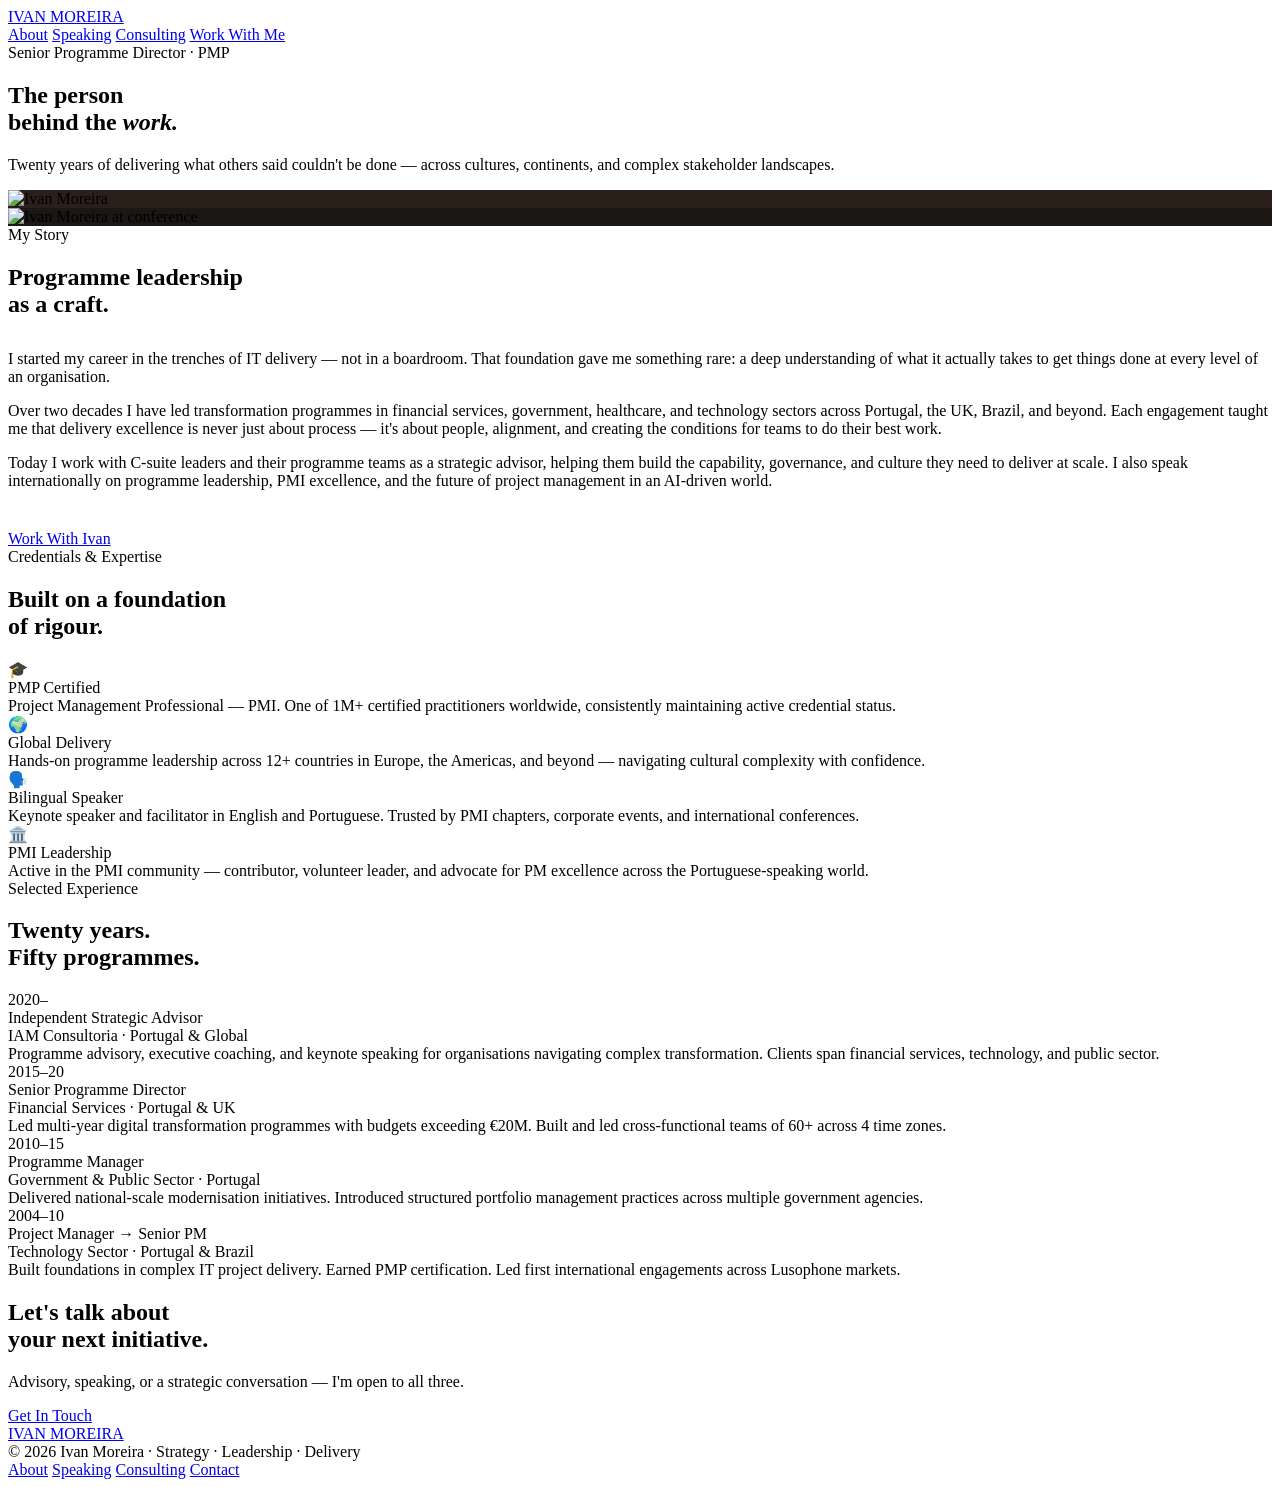
==== about.html @ d4373601 "Add About page HTML structure This file contains the HTML structure for the About page, including se" ====
<!DOCTYPE html>
<html lang="en">
<head>
  <meta charset="UTF-8">
  <meta name="viewport" content="width=device-width, initial-scale=1.0">
  <title>About · Ivan Moreira</title>
  <meta name="description" content="Senior Programme Director with 20+ years delivering complex initiatives across 12+ countries. PMP certified, bilingual speaker, and strategic advisor.">
  <link rel="stylesheet" href="assets/css/style.css">
</head>
<body>

<!-- NAV -->
<nav>
  <a href="index.html" class="nav-logo">IVAN MOREIRA</a>
  <div class="nav-hamburger"><span></span><span></span><span></span></div>
  <div class="nav-links">
    <a href="about.html">About</a>
    <a href="speaking.html">Speaking</a>
    <a href="consulting.html">Consulting</a>
    <a href="contact.html" class="nav-cta">Work With Me</a>
  </div>
</nav>

<!-- PAGE HERO -->
<section class="page-hero">
  <div class="page-hero-left">
    <div class="eyebrow">Senior Programme Director · PMP</div>
    <h2 class="page-title">The person<br>behind the <em>work.</em></h2>
    <p>Twenty years of delivering what others said couldn't be done — across cultures, continents, and complex stakeholder landscapes.</p>
  </div>
  <div class="page-hero-right">
    <img src="assets/images/headshot.png" alt="Ivan Moreira" onerror="this.parentElement.style.background='#2a2019'">
  </div>
</section>

<!-- BIO -->
<section class="about-bio">
  <div class="about-photo">
    <img src="assets/images/panel.jpg" alt="Ivan Moreira at conference" onerror="this.parentElement.style.background='#1A1714'">
  </div>
  <div class="about-text fade-in">
    <div class="section-label">My Story</div>
    <h2 class="section-title" style="margin-bottom:32px">Programme leadership<br>as a <em style="font-style:normal;color:var(--terra)">craft.</em></h2>
    <p>
      I started my career in the trenches of IT delivery — not in a boardroom. That foundation gave me something rare: a deep understanding of what it actually takes to get things done at every level of an organisation.
    </p>
    <p>
      Over two decades I have led transformation programmes in financial services, government, healthcare, and technology sectors across Portugal, the UK, Brazil, and beyond. Each engagement taught me that delivery excellence is never just about process — it's about people, alignment, and creating the conditions for teams to do their best work.
    </p>
    <p>
      Today I work with C-suite leaders and their programme teams as a strategic advisor, helping them build the capability, governance, and culture they need to deliver at scale. I also speak internationally on programme leadership, PMI excellence, and the future of project management in an AI-driven world.
    </p>
    <div style="margin-top:40px">
      <a href="contact.html" class="btn-primary">Work With Ivan</a>
    </div>
  </div>
</section>

<!-- CREDENTIALS -->
<section class="credentials">
  <div class="section-label">Credentials & Expertise</div>
  <h2 class="section-title">Built on a foundation<br>of rigour.</h2>
  <div class="credentials-grid">
    <div class="cred-card fade-in">
      <div class="cred-icon">🎓</div>
      <div class="cred-title">PMP Certified</div>
      <div class="cred-body">Project Management Professional — PMI. One of 1M+ certified practitioners worldwide, consistently maintaining active credential status.</div>
    </div>
    <div class="cred-card fade-in">
      <div class="cred-icon">🌍</div>
      <div class="cred-title">Global Delivery</div>
      <div class="cred-body">Hands-on programme leadership across 12+ countries in Europe, the Americas, and beyond — navigating cultural complexity with confidence.</div>
    </div>
    <div class="cred-card fade-in">
      <div class="cred-icon">🗣️</div>
      <div class="cred-title">Bilingual Speaker</div>
      <div class="cred-body">Keynote speaker and facilitator in English and Portuguese. Trusted by PMI chapters, corporate events, and international conferences.</div>
    </div>
    <div class="cred-card fade-in">
      <div class="cred-icon">🏛️</div>
      <div class="cred-title">PMI Leadership</div>
      <div class="cred-body">Active in the PMI community — contributor, volunteer leader, and advocate for PM excellence across the Portuguese-speaking world.</div>
    </div>
  </div>
</section>

<!-- TIMELINE -->
<section class="timeline">
  <div class="section-label">Selected Experience</div>
  <h2 class="section-title">Twenty years.<br>Fifty programmes.</h2>
  <div class="timeline-grid">
    <div class="timeline-item fade-in">
      <div class="timeline-year">2020–</div>
      <div class="timeline-role">Independent Strategic Advisor</div>
      <div class="timeline-org">IAM Consultoria · Portugal & Global</div>
      <div class="timeline-desc">Programme advisory, executive coaching, and keynote speaking for organisations navigating complex transformation. Clients span financial services, technology, and public sector.</div>
    </div>
    <div class="timeline-item fade-in">
      <div class="timeline-year">2015–20</div>
      <div class="timeline-role">Senior Programme Director</div>
      <div class="timeline-org">Financial Services · Portugal & UK</div>
      <div class="timeline-desc">Led multi-year digital transformation programmes with budgets exceeding €20M. Built and led cross-functional teams of 60+ across 4 time zones.</div>
    </div>
    <div class="timeline-item fade-in">
      <div class="timeline-year">2010–15</div>
      <div class="timeline-role">Programme Manager</div>
      <div class="timeline-org">Government & Public Sector · Portugal</div>
      <div class="timeline-desc">Delivered national-scale modernisation initiatives. Introduced structured portfolio management practices across multiple government agencies.</div>
    </div>
    <div class="timeline-item fade-in">
      <div class="timeline-year">2004–10</div>
      <div class="timeline-role">Project Manager → Senior PM</div>
      <div class="timeline-org">Technology Sector · Portugal & Brazil</div>
      <div class="timeline-desc">Built foundations in complex IT project delivery. Earned PMP certification. Led first international engagements across Lusophone markets.</div>
    </div>
  </div>
</section>

<!-- CTA -->
<section class="cta-section">
  <h2 class="cta-title fade-in">Let's talk about<br>your next initiative.</h2>
  <p class="cta-body fade-in">Advisory, speaking, or a strategic conversation — I'm open to all three.</p>
  <a href="contact.html" class="btn-white fade-in">Get In Touch</a>
</section>

<!-- FOOTER -->
<footer>
  <a href="index.html" class="logo">IVAN MOREIRA</a>
  <div class="copy">© 2026 Ivan Moreira · Strategy · Leadership · Delivery</div>
  <div class="footer-links">
    <a href="about.html">About</a>
    <a href="speaking.html">Speaking</a>
    <a href="consulting.html">Consulting</a>
    <a href="contact.html">Contact</a>
  </div>
</footer>

<script src="assets/js/main.js"></script>
</body>
</html>
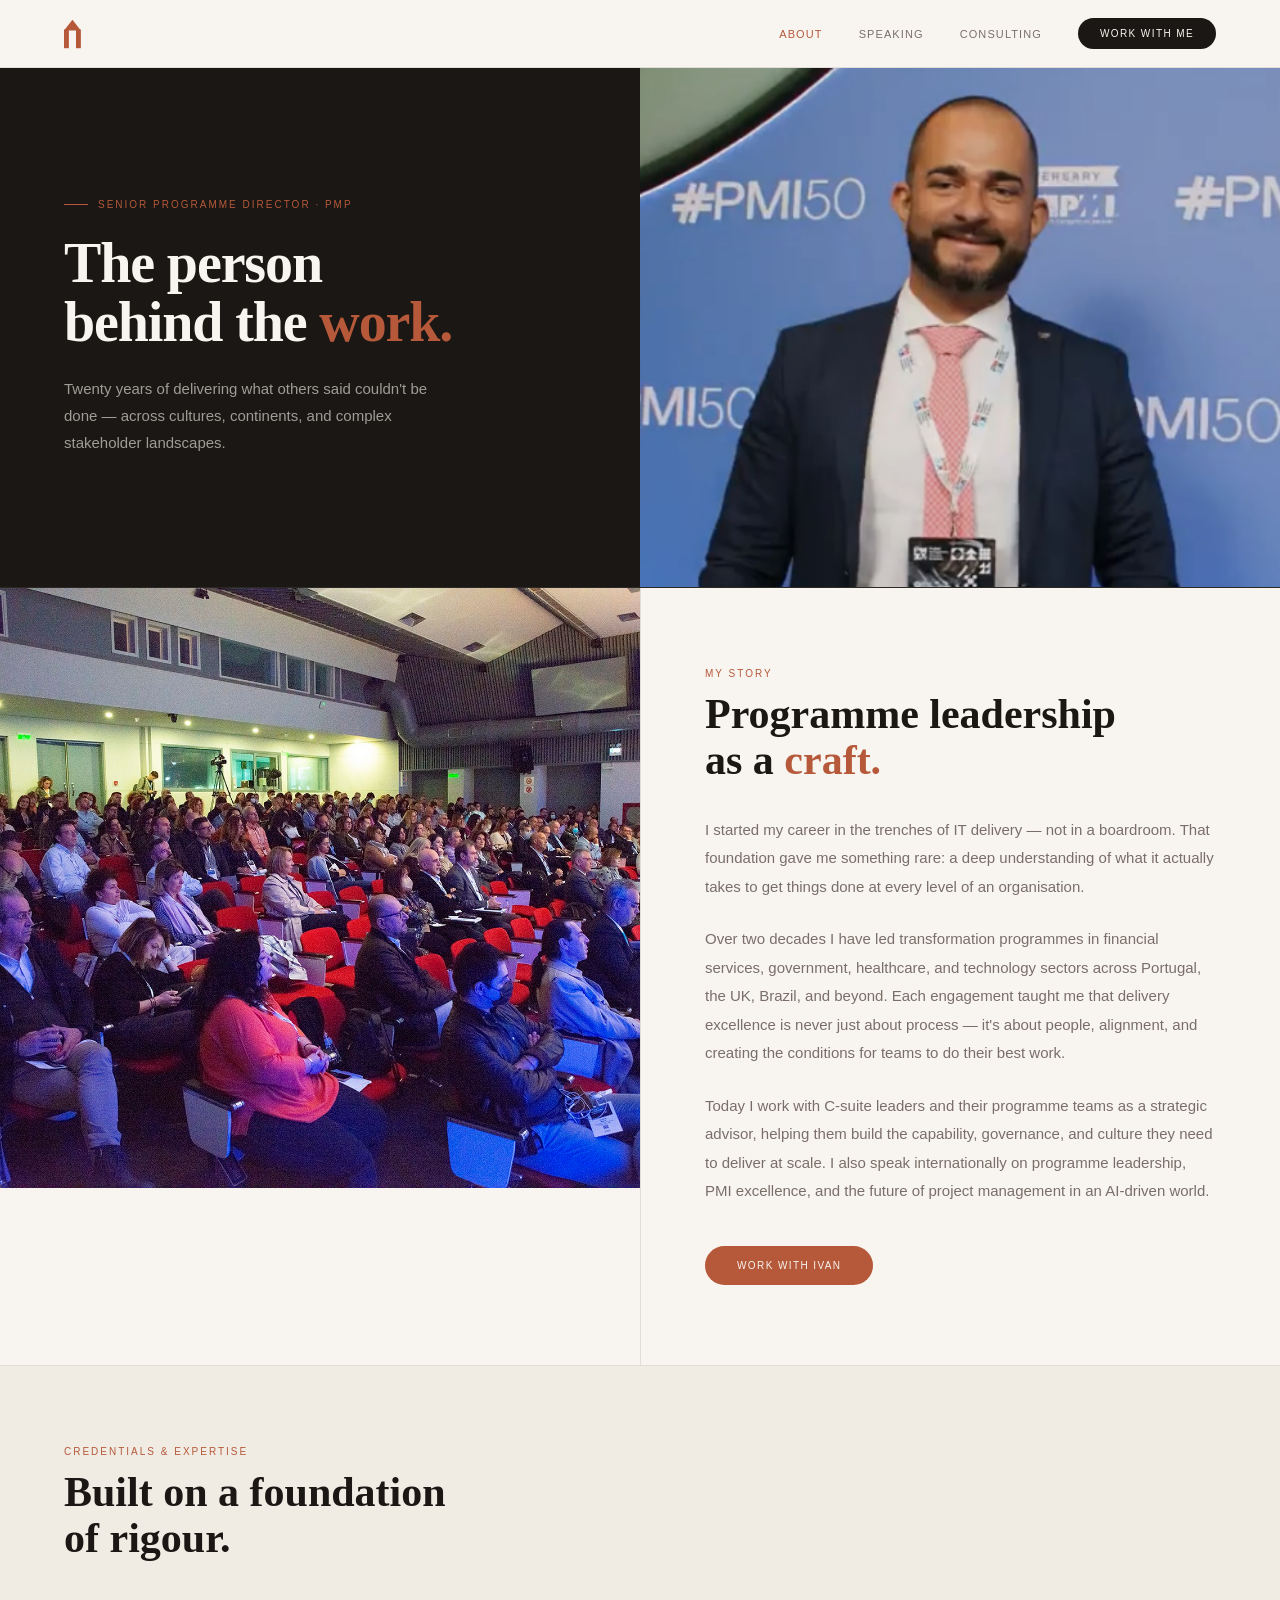
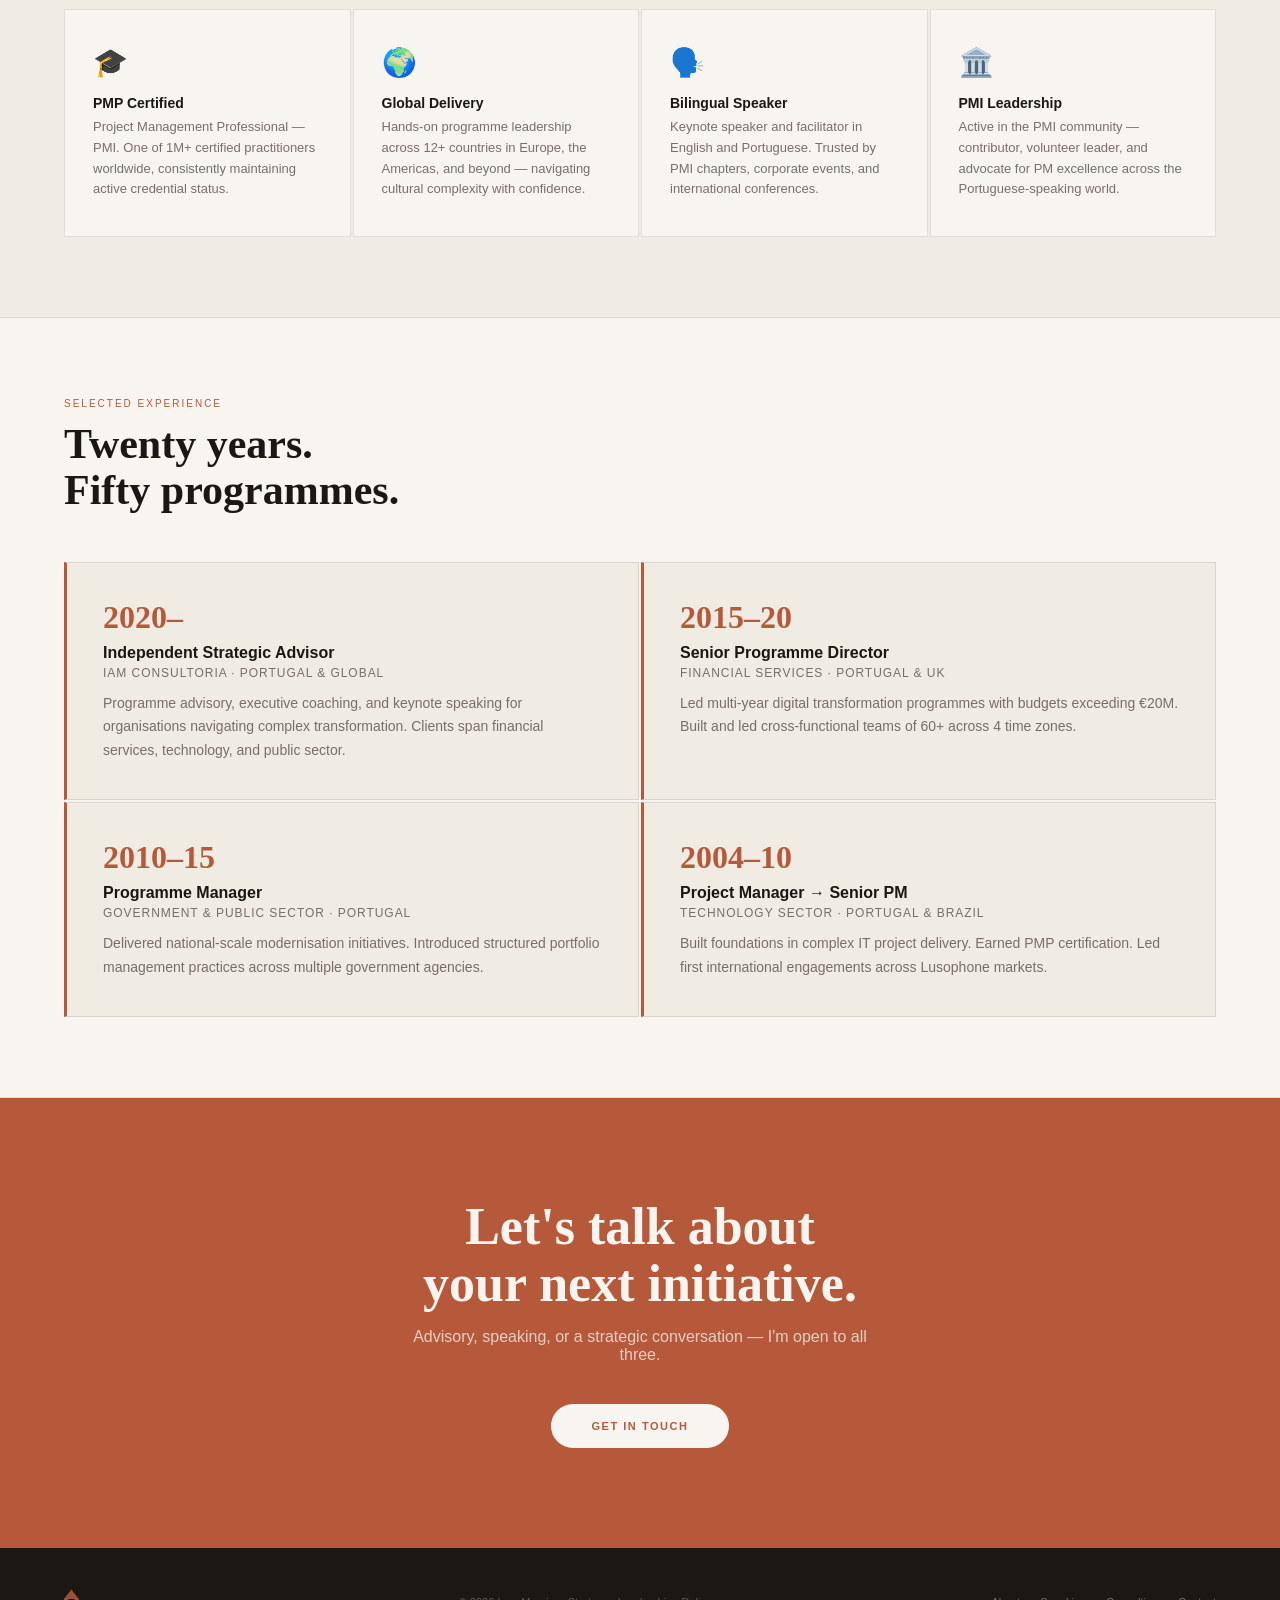
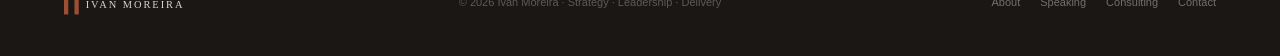
==== commit c4d51d1c: "Add IM pillar-peak logo to nav and footer on all pages" ====
--- a/about.html
+++ b/about.html
@@ -11,7 +11,7 @@
 
 <!-- NAV -->
 <nav>
-  <a href="index.html" class="nav-logo">IVAN MOREIRA</a>
+  <a href="index.html" class="nav-logo"><img src="assets/images/logo.svg" alt="Ivan Moreira" height="32" style="display:block;"></a>
   <div class="nav-hamburger"><span></span><span></span><span></span></div>
   <div class="nav-links">
     <a href="about.html">About</a>
@@ -125,7 +125,7 @@
 
 <!-- FOOTER -->
 <footer>
-  <a href="index.html" class="logo">IVAN MOREIRA</a>
+  <a href="index.html" class="logo"><img src="assets/images/logo.svg" alt="Ivan Moreira" height="28" style="display:block;opacity:.85;"></a>
   <div class="copy">© 2026 Ivan Moreira · Strategy · Leadership · Delivery</div>
   <div class="footer-links">
     <a href="about.html">About</a>
--- a/assets/css/style.css
+++ b/assets/css/style.css
@@ -0,0 +1,424 @@
+/* ââ IVAN MOREIRA Â· M3 TERRACOTTA AUTHORITY ââ */
+*, *::before, *::after { box-sizing: border-box; margin: 0; padding: 0; }
+
+:root {
+  --black:  #1A1714;
+  --terra:  #B5593A;
+  --cream:  #F8F5F0;
+  --cream2: #F0EBE3;
+  --muted:  #7A6E68;
+  --border: rgba(26,23,20,.1);
+}
+
+html { font-size: 16px; scroll-behavior: smooth; }
+body { background: var(--cream); font-family: 'Helvetica Neue', Arial, sans-serif; color: var(--black); overflow-x: hidden; }
+
+/* ââ NAV ââ */
+nav {
+  position: fixed; top: 0; left: 0; right: 0; z-index: 100;
+  background: var(--cream); border-bottom: 1px solid var(--border);
+  display: flex; align-items: center; justify-content: space-between;
+  padding: 0 64px; height: 68px;
+  transition: box-shadow .2s;
+}
+nav.scrolled { box-shadow: 0 2px 20px rgba(26,23,20,.08); }
+.nav-logo { font-size: 12px; font-weight: 700; letter-spacing: .24em; color: var(--black); text-decoration: none; }
+.nav-links { display: flex; gap: 36px; align-items: center; }
+.nav-links a { font-size: 11px; letter-spacing: .1em; color: var(--muted); text-decoration: none; text-transform: uppercase; transition: color .2s; }
+.nav-links a:hover, .nav-links a.active { color: var(--terra); }
+.nav-cta {
+  background: var(--black) !important; color: var(--cream) !important;
+  font-size: 10px !important; letter-spacing: .14em !important;
+  padding: 10px 22px !important; text-transform: uppercase !important;
+  border-radius: 100px; transition: background .2s !important;
+}
+.nav-cta:hover { background: var(--terra) !important; color: var(--cream) !important; }
+.nav-hamburger { display: none; flex-direction: column; gap: 5px; cursor: pointer; padding: 8px; }
+.nav-hamburger span { width: 22px; height: 1.5px; background: var(--black); transition: .3s; }
+
+/* ââ BUTTONS ââ */
+.btn-primary {
+  background: var(--terra); color: var(--cream);
+  font-size: 10px; letter-spacing: .14em; text-transform: uppercase;
+  padding: 14px 32px; text-decoration: none; border-radius: 100px;
+  border: none; cursor: pointer; display: inline-block;
+  transition: background .2s, transform .15s;
+}
+.btn-primary:hover { background: #9a4a2e; transform: translateY(-1px); }
+.btn-secondary {
+  background: transparent; color: var(--black);
+  font-size: 10px; letter-spacing: .14em; text-transform: uppercase;
+  padding: 14px 32px; text-decoration: none;
+  border: 1px solid var(--border); border-radius: 100px;
+  display: inline-block; transition: border-color .2s, transform .15s;
+}
+.btn-secondary:hover { border-color: var(--black); transform: translateY(-1px); }
+.btn-white {
+  background: var(--cream); color: var(--terra);
+  font-size: 11px; letter-spacing: .14em; text-transform: uppercase;
+  padding: 16px 40px; text-decoration: none; font-weight: 600;
+  border-radius: 100px; border: none; cursor: pointer; display: inline-block;
+  transition: background .2s, transform .15s;
+}
+.btn-white:hover { background: #ece6dc; transform: translateY(-1px); }
+
+/* ââ EYEBROW / LABELS ââ */
+.eyebrow {
+  font-size: 10px; letter-spacing: .2em; text-transform: uppercase;
+  color: var(--terra); margin-bottom: 24px;
+  display: flex; align-items: center; gap: 10px;
+}
+.eyebrow::before { content: ''; width: 24px; height: 1px; background: var(--terra); }
+.section-label { font-size: 10px; letter-spacing: .2em; text-transform: uppercase; color: var(--terra); margin-bottom: 12px; }
+
+/* ââ HEADINGS ââ */
+h1 { font-family: Georgia, serif; font-size: 64px; font-weight: 700; line-height: 1.05; letter-spacing: -.02em; color: var(--black); margin-bottom: 24px; }
+h1 em { font-style: normal; color: var(--terra); }
+h2.section-title { font-family: Georgia, serif; font-size: 42px; color: var(--black); line-height: 1.1; }
+h2.page-title { font-family: Georgia, serif; font-size: 56px; font-weight: 700; line-height: 1.05; letter-spacing: -.02em; color: var(--black); margin-bottom: 24px; }
+h2.page-title em { font-style: normal; color: var(--terra); }
+
+/* ââ HERO (HOME) ââ */
+.hero {
+  min-height: 100vh; padding-top: 68px;
+  display: grid; grid-template-columns: 1fr 1fr;
+  border-bottom: 1px solid var(--border);
+}
+.hero-left {
+  padding: 80px 64px; border-right: 1px solid var(--border);
+  display: flex; flex-direction: column; justify-content: center;
+}
+.hero-body { font-size: 15px; line-height: 1.8; color: var(--muted); max-width: 400px; margin-bottom: 40px; }
+.hero-actions { display: flex; gap: 14px; flex-wrap: wrap; }
+
+/* ââ STATS GRID ââ */
+.hero-right { display: grid; grid-template-columns: 1fr 1fr; grid-template-rows: 1fr 1fr; }
+.stat-cell {
+  padding: 56px 48px; border-bottom: 1px solid var(--border); border-right: 1px solid var(--border);
+  display: flex; flex-direction: column; justify-content: flex-end;
+  position: relative; overflow: hidden;
+}
+.stat-cell:nth-child(2n) { border-right: none; }
+.stat-cell:nth-child(3), .stat-cell:nth-child(4) { border-bottom: none; }
+.stat-cell.accent { background: var(--black); }
+.stat-cell.accent-terra { background: var(--terra); }
+.stat-bg-text {
+  position: absolute; top: -10px; right: -10px;
+  font-size: 120px; font-weight: 900; letter-spacing: -.04em;
+  font-family: Georgia, serif; line-height: 1;
+  color: rgba(26,23,20,.04); pointer-events: none; user-select: none;
+}
+.stat-cell.accent .stat-bg-text { color: rgba(248,245,240,.04); }
+.stat-cell.accent-terra .stat-bg-text { color: rgba(248,245,240,.1); }
+.stat-number { font-family: Georgia, serif; font-size: 64px; font-weight: 700; line-height: 1; color: var(--black); margin-bottom: 6px; }
+.stat-cell.accent .stat-number { color: var(--cream); }
+.stat-cell.accent-terra .stat-number { color: var(--cream); }
+.stat-unit { color: var(--terra); }
+.stat-cell.accent .stat-unit { color: rgba(248,245,240,.5); }
+.stat-cell.accent-terra .stat-unit { color: rgba(248,245,240,.6); }
+.stat-label { font-size: 11px; letter-spacing: .12em; text-transform: uppercase; color: var(--muted); }
+.stat-cell.accent .stat-label { color: rgba(248,245,240,.45); }
+.stat-cell.accent-terra .stat-label { color: rgba(248,245,240,.7); }
+
+/* ââ PHOTO STRIP ââ */
+.photo-strip {
+  display: grid; grid-template-columns: 2fr 1fr 1fr;
+  height: 440px; border-bottom: 1px solid var(--border);
+}
+.photo-main, .photo-side {
+  overflow: hidden; position: relative;
+  border-right: 1px solid var(--border);
+}
+.photo-side:last-child { border-right: none; }
+.photo-main img, .photo-side img {
+  width: 100%; height: 100%; object-fit: cover; object-position: top center;
+  filter: grayscale(15%); transition: transform .5s;
+}
+.photo-main:hover img, .photo-side:hover img { transform: scale(1.04); }
+.photo-caption {
+  position: absolute; bottom: 0; left: 0; right: 0;
+  background: linear-gradient(0deg, rgba(26,23,20,.8) 0%, transparent 100%);
+  padding: 20px 20px 16px;
+  font-size: 11px; letter-spacing: .1em; text-transform: uppercase;
+  color: rgba(248,245,240,.7);
+}
+
+/* ââ SERVICES ââ */
+.services { padding: 100px 64px; background: var(--cream); }
+.services-header {
+  display: flex; justify-content: space-between; align-items: flex-end;
+  margin-bottom: 56px; padding-bottom: 24px; border-bottom: 1px solid var(--border);
+}
+.services-header a { font-size: 11px; letter-spacing: .1em; color: var(--terra); text-decoration: none; text-transform: uppercase; }
+.services-grid { display: grid; grid-template-columns: repeat(3, 1fr); gap: 2px; }
+.service-card {
+  background: var(--cream2); padding: 44px 36px;
+  border: .5px solid var(--border); position: relative;
+  transition: background .2s;
+}
+.service-card:hover { background: #ece6dc; }
+.service-number {
+  font-family: Georgia, serif; font-size: 48px; font-weight: 700;
+  color: rgba(26,23,20,.08); position: absolute; top: 28px; right: 28px;
+}
+.service-icon { width: 48px; height: 48px; background: var(--black); display: flex; align-items: center; justify-content: center; margin-bottom: 24px; }
+.service-icon svg { width: 20px; height: 20px; stroke: var(--terra); fill: none; stroke-width: 1.5; stroke-linecap: round; stroke-linejoin: round; }
+.service-title { font-size: 18px; font-weight: 600; color: var(--black); margin-bottom: 12px; }
+.service-body { font-size: 14px; color: var(--muted); line-height: 1.7; }
+.service-link {
+  display: inline-flex; align-items: center; gap: 6px;
+  margin-top: 24px; font-size: 10px; letter-spacing: .1em; text-transform: uppercase;
+  color: var(--terra); text-decoration: none;
+  border: 1px solid rgba(181,89,58,.3); padding: 8px 16px;
+  border-radius: 100px; transition: background .2s, color .2s;
+}
+.service-link:hover { background: var(--terra); color: var(--cream); }
+
+/* ââ TESTIMONIAL ââ */
+.testimonial-section {
+  background: var(--black); padding: 100px 64px;
+  display: grid; grid-template-columns: 1fr 2fr; gap: 80px; align-items: center;
+}
+.testimonial-label { font-size: 10px; letter-spacing: .2em; text-transform: uppercase; color: var(--terra); margin-bottom: 16px; }
+.testimonial-meta { font-size: 24px; font-family: Georgia, serif; color: var(--cream); line-height: 1.3; }
+.testimonial-quote {
+  font-family: Georgia, serif; font-size: 26px; font-style: italic;
+  color: rgba(248,245,240,.75); line-height: 1.55;
+  border-left: 2px solid var(--terra); padding-left: 32px;
+}
+.testimonial-attr { margin-top: 24px; font-size: 13px; color: rgba(248,245,240,.4); letter-spacing: .06em; }
+
+/* ââ CTA SECTION ââ */
+.cta-section {
+  background: var(--terra); padding: 100px 64px;
+  display: flex; flex-direction: column; align-items: center; text-align: center;
+}
+.cta-title { font-family: Georgia, serif; font-size: 52px; color: var(--cream); margin-bottom: 16px; line-height: 1.1; }
+.cta-body { font-size: 16px; color: rgba(248,245,240,.75); margin-bottom: 40px; max-width: 480px; }
+
+/* ââ PAGE HERO (inner pages) ââ */
+.page-hero {
+  padding-top: 68px; min-height: 50vh;
+  background: var(--black);
+  display: grid; grid-template-columns: 1fr 1fr; align-items: center;
+  border-bottom: 1px solid rgba(248,245,240,.08);
+}
+.page-hero-left { padding: 80px 64px; }
+.page-hero-left .eyebrow { color: var(--terra); }
+.page-hero-left .eyebrow::before { background: var(--terra); }
+.page-hero-left h2.page-title { color: var(--cream); }
+.page-hero-left h2.page-title em { color: var(--terra); }
+.page-hero-left p { font-size: 15px; line-height: 1.8; color: rgba(248,245,240,.6); max-width: 400px; }
+.page-hero-right { height: 100%; overflow: hidden; min-height: 400px; }
+.page-hero-right img { width: 100%; height: 100%; object-fit: cover; object-position: top center; filter: grayscale(20%) brightness(.9); }
+.page-hero-right.stats-side {
+  display: grid; grid-template-columns: 1fr 1fr; grid-template-rows: 1fr 1fr;
+  border-left: 1px solid rgba(248,245,240,.08);
+}
+.page-hero-right.stats-side .stat-cell { border-color: rgba(248,245,240,.08); }
+.page-hero-right.stats-side .stat-cell .stat-number { color: var(--cream); }
+.page-hero-right.stats-side .stat-cell .stat-label { color: rgba(248,245,240,.45); }
+.page-hero-right.stats-side .stat-cell.accent { background: var(--terra); }
+.page-hero-right.stats-side .stat-cell.accent .stat-number { color: var(--cream); }
+.page-hero-right.stats-side .stat-cell.accent .stat-unit { color: rgba(248,245,240,.7); }
+.page-hero-right.stats-side .stat-cell.accent .stat-label { color: rgba(248,245,240,.7); }
+.page-hero-right.stats-side .stat-cell.accent .stat-bg-text { color: rgba(248,245,240,.08); }
+
+/* ââ ABOUT PAGE ââ */
+.about-bio {
+  display: grid; grid-template-columns: 1fr 1fr; gap: 0;
+  border-bottom: 1px solid var(--border);
+}
+.about-photo { overflow: hidden; max-height: 600px; }
+.about-photo img { width: 100%; height: 100%; object-fit: cover; object-position: top center; display: block; }
+.about-text { padding: 80px 64px; display: flex; flex-direction: column; justify-content: center; border-left: 1px solid var(--border); }
+.about-text p { font-size: 15px; line-height: 1.9; color: var(--muted); margin-bottom: 24px; }
+.about-text p:last-of-type { margin-bottom: 0; }
+
+.credentials { padding: 80px 64px; background: var(--cream2); border-bottom: 1px solid var(--border); }
+.credentials-grid { display: grid; grid-template-columns: repeat(4, 1fr); gap: 2px; margin-top: 48px; }
+.cred-card { background: var(--cream); padding: 36px 28px; border: .5px solid var(--border); }
+.cred-icon { font-size: 28px; margin-bottom: 16px; }
+.cred-title { font-size: 14px; font-weight: 600; color: var(--black); margin-bottom: 6px; }
+.cred-body { font-size: 13px; color: var(--muted); line-height: 1.6; }
+
+.timeline { padding: 80px 64px; background: var(--cream); border-bottom: 1px solid var(--border); }
+.timeline-grid { display: grid; grid-template-columns: 1fr 1fr; gap: 2px; margin-top: 48px; }
+.timeline-item {
+  padding: 36px; background: var(--cream2);
+  border: .5px solid var(--border); border-left: 3px solid var(--terra);
+  position: relative;
+}
+.timeline-year { font-family: Georgia, serif; font-size: 32px; color: var(--terra); font-weight: 700; margin-bottom: 8px; }
+.timeline-role { font-size: 16px; font-weight: 600; color: var(--black); margin-bottom: 4px; }
+.timeline-org { font-size: 12px; letter-spacing: .08em; color: var(--muted); text-transform: uppercase; margin-bottom: 12px; }
+.timeline-desc { font-size: 14px; color: var(--muted); line-height: 1.7; }
+
+/* ââ SPEAKING PAGE ââ */
+.speaking-topics { padding: 80px 64px; background: var(--cream); border-bottom: 1px solid var(--border); }
+.topics-grid { display: grid; grid-template-columns: repeat(2, 1fr); gap: 2px; margin-top: 48px; }
+.topic-card {
+  background: var(--cream2); padding: 44px 36px;
+  border: .5px solid var(--border); position: relative;
+  transition: background .2s;
+}
+.topic-card:hover { background: #ece6dc; }
+.topic-number { font-family: Georgia, serif; font-size: 48px; font-weight: 700; color: rgba(26,23,20,.07); position: absolute; top: 24px; right: 24px; }
+.topic-tag { display: inline-block; font-size: 9px; letter-spacing: .16em; text-transform: uppercase; background: var(--terra); color: var(--cream); padding: 4px 10px; border-radius: 100px; margin-bottom: 16px; }
+.topic-title { font-family: Georgia, serif; font-size: 22px; color: var(--black); margin-bottom: 12px; }
+.topic-body { font-size: 14px; color: var(--muted); line-height: 1.7; }
+
+.speaking-gallery { display: grid; grid-template-columns: 2fr 1fr 1fr 1fr; height: 380px; border-bottom: 1px solid var(--border); }
+.gal-item { overflow: hidden; position: relative; border-right: 1px solid var(--border); }
+.gal-item:last-child { border-right: none; }
+.gal-item img { width: 100%; height: 100%; object-fit: cover; object-position: center; filter: grayscale(15%); transition: transform .5s; }
+.gal-item:hover img { transform: scale(1.05); }
+.gal-overlay { position: absolute; inset: 0; background: linear-gradient(0deg, rgba(26,23,20,.6) 0%, transparent 60%); }
+.gal-caption { position: absolute; bottom: 16px; left: 16px; font-size: 11px; letter-spacing: .08em; text-transform: uppercase; color: rgba(248,245,240,.7); }
+
+.booking-section {
+  background: var(--black); padding: 100px 64px;
+  display: grid; grid-template-columns: 1fr 1fr; gap: 80px; align-items: center;
+}
+.booking-left .section-label { color: var(--terra); }
+.booking-title { font-family: Georgia, serif; font-size: 42px; color: var(--cream); line-height: 1.15; margin-bottom: 20px; }
+.booking-body { font-size: 15px; color: rgba(248,245,240,.6); line-height: 1.8; }
+.booking-right { display: flex; flex-direction: column; gap: 20px; }
+.booking-item { display: flex; gap: 20px; align-items: flex-start; padding: 24px; background: rgba(248,245,240,.04); border: 1px solid rgba(248,245,240,.08); }
+.booking-item-icon { font-size: 24px; flex-shrink: 0; }
+.booking-item-title { font-size: 14px; font-weight: 600; color: var(--cream); margin-bottom: 4px; }
+.booking-item-text { font-size: 13px; color: rgba(248,245,240,.5); }
+
+/* ââ CONSULTING PAGE ââ */
+.consulting-services { padding: 80px 64px; background: var(--cream); border-bottom: 1px solid var(--border); }
+.consulting-grid { display: grid; grid-template-columns: repeat(2, 1fr); gap: 2px; margin-top: 48px; }
+.consulting-card {
+  background: var(--cream2); padding: 52px 44px;
+  border: .5px solid var(--border); position: relative; transition: background .2s;
+}
+.consulting-card:hover { background: #ece6dc; }
+.consulting-number { font-family: Georgia, serif; font-size: 56px; font-weight: 700; color: rgba(26,23,20,.07); position: absolute; top: 28px; right: 28px; }
+.consulting-title { font-family: Georgia, serif; font-size: 24px; color: var(--black); margin-bottom: 16px; margin-top: 8px; }
+.consulting-body { font-size: 14px; color: var(--muted); line-height: 1.75; }
+.consulting-bullets { list-style: none; margin-top: 20px; display: flex; flex-direction: column; gap: 8px; }
+.consulting-bullets li { font-size: 13px; color: var(--muted); padding-left: 16px; position: relative; }
+.consulting-bullets li::before { content: 'â'; position: absolute; left: 0; color: var(--terra); font-size: 11px; top: 1px; }
+
+.process-section { padding: 80px 64px; background: var(--cream2); border-bottom: 1px solid var(--border); }
+.process-steps { display: grid; grid-template-columns: repeat(4, 1fr); gap: 2px; margin-top: 48px; }
+.process-step {
+  background: var(--cream); padding: 36px 28px;
+  border: .5px solid var(--border); position: relative;
+}
+.step-num { font-family: Georgia, serif; font-size: 48px; font-weight: 700; color: var(--terra); opacity: .2; position: absolute; top: 20px; right: 20px; }
+.step-title { font-size: 16px; font-weight: 600; color: var(--black); margin-bottom: 10px; }
+.step-body { font-size: 13px; color: var(--muted); line-height: 1.7; }
+
+/* ââ CONTACT PAGE ââ */
+.contact-layout {
+  display: grid; grid-template-columns: 1fr 1fr;
+  border-bottom: 1px solid var(--border); min-height: 70vh;
+}
+.contact-info { padding: 80px 64px; border-right: 1px solid var(--border); }
+.contact-info h3 { font-family: Georgia, serif; font-size: 32px; color: var(--black); margin-bottom: 24px; }
+.contact-info p { font-size: 15px; color: var(--muted); line-height: 1.8; margin-bottom: 48px; }
+.contact-items { display: flex; flex-direction: column; gap: 24px; }
+.contact-item { display: flex; gap: 16px; align-items: flex-start; }
+.contact-item-icon { width: 40px; height: 40px; background: var(--black); display: flex; align-items: center; justify-content: center; flex-shrink: 0; }
+.contact-item-icon svg { width: 16px; height: 16px; stroke: var(--terra); fill: none; stroke-width: 1.5; stroke-linecap: round; stroke-linejoin: round; }
+.contact-item-label { font-size: 10px; letter-spacing: .12em; text-transform: uppercase; color: var(--terra); margin-bottom: 4px; }
+.contact-item-value { font-size: 14px; color: var(--black); }
+.contact-item-value a { color: var(--black); text-decoration: none; }
+.contact-item-value a:hover { color: var(--terra); }
+
+.contact-form-wrap { padding: 80px 64px; background: var(--cream2); }
+.contact-form-wrap h3 { font-family: Georgia, serif; font-size: 32px; color: var(--black); margin-bottom: 8px; }
+.contact-form-wrap p { font-size: 14px; color: var(--muted); margin-bottom: 40px; }
+.form-group { margin-bottom: 24px; }
+.form-group label { display: block; font-size: 10px; letter-spacing: .14em; text-transform: uppercase; color: var(--muted); margin-bottom: 8px; }
+.form-group input, .form-group select, .form-group textarea {
+  width: 100%; background: var(--cream); border: 1px solid var(--border);
+  padding: 14px 16px; font-size: 14px; color: var(--black);
+  font-family: inherit; outline: none;
+  transition: border-color .2s;
+}
+.form-group input:focus, .form-group select:focus, .form-group textarea:focus { border-color: var(--terra); }
+.form-group textarea { resize: vertical; min-height: 120px; }
+.form-row { display: grid; grid-template-columns: 1fr 1fr; gap: 16px; }
+
+/* ââ FOOTER ââ */
+footer {
+  background: var(--black); padding: 40px 64px;
+  display: flex; justify-content: space-between; align-items: center;
+  flex-wrap: wrap; gap: 16px;
+}
+footer .logo { font-size: 11px; letter-spacing: .22em; color: var(--cream); font-weight: 700; text-decoration: none; }
+footer .copy { font-size: 11px; color: rgba(248,245,240,.3); }
+footer .footer-links { display: flex; gap: 20px; }
+footer .footer-links a { font-size: 11px; color: rgba(248,245,240,.4); text-decoration: none; transition: color .2s; }
+footer .footer-links a:hover { color: var(--terra); }
+
+/* ââ FADE-IN ANIMATION ââ */
+.fade-in { opacity: 0; transform: translateY(16px); transition: opacity .6s ease, transform .6s ease; }
+.fade-in.visible { opacity: 1; transform: translateY(0); }
+
+/* ââ RESPONSIVE ââ */
+@media (max-width: 1024px) {
+  nav { padding: 0 32px; }
+  .hero { grid-template-columns: 1fr; min-height: auto; }
+  .hero-left { padding: 80px 32px 60px; border-right: none; border-bottom: 1px solid var(--border); }
+  .hero-right { grid-template-columns: 1fr 1fr; grid-template-rows: auto auto; }
+  .stat-cell { padding: 36px 28px; }
+  .stat-number { font-size: 48px; }
+  .photo-strip { grid-template-columns: 1fr 1fr; height: auto; }
+  .photo-main { grid-column: 1 / -1; height: 300px; border-right: none; border-bottom: 1px solid var(--border); }
+  .photo-side { height: 200px; }
+  .services { padding: 64px 32px; }
+  .services-grid { grid-template-columns: 1fr; }
+  .testimonial-section { grid-template-columns: 1fr; padding: 64px 32px; gap: 40px; }
+  .cta-section { padding: 64px 32px; }
+  .cta-title { font-size: 36px; }
+  .page-hero { grid-template-columns: 1fr; }
+  .page-hero-right { min-height: 300px; }
+  .about-bio { grid-template-columns: 1fr; }
+  .about-photo { max-height: 400px; }
+  .about-text { padding: 48px 32px; border-left: none; border-top: 1px solid var(--border); }
+  .credentials { padding: 64px 32px; }
+  .credentials-grid { grid-template-columns: 1fr 1fr; }
+  .timeline { padding: 64px 32px; }
+  .timeline-grid { grid-template-columns: 1fr; }
+  .speaking-topics { padding: 64px 32px; }
+  .topics-grid { grid-template-columns: 1fr; }
+  .speaking-gallery { grid-template-columns: 1fr 1fr; height: auto; }
+  .gal-item { height: 220px; }
+  .booking-section { grid-template-columns: 1fr; padding: 64px 32px; gap: 48px; }
+  .consulting-services { padding: 64px 32px; }
+  .consulting-grid { grid-template-columns: 1fr; }
+  .process-section { padding: 64px 32px; }
+  .process-steps { grid-template-columns: 1fr 1fr; }
+  .contact-layout { grid-template-columns: 1fr; }
+  .contact-info { padding: 64px 32px; border-right: none; border-bottom: 1px solid var(--border); }
+  .contact-form-wrap { padding: 64px 32px; }
+  footer { padding: 32px; }
+}
+@media (max-width: 640px) {
+  h1, h2.page-title { font-size: 40px; }
+  h2.section-title { font-size: 30px; }
+  nav { padding: 0 20px; }
+  .nav-links { display: none; }
+  .nav-links.open { display: flex; flex-direction: column; position: fixed; top: 68px; left: 0; right: 0; background: var(--cream); padding: 24px 20px; border-bottom: 1px solid var(--border); gap: 20px; }
+  .nav-hamburger { display: flex; }
+  .hero-left { padding: 48px 20px; }
+  .stat-cell { padding: 24px 20px; }
+  .stat-number { font-size: 36px; }
+  .stat-bg-text { font-size: 80px; }
+  .services, .testimonial-section, .cta-section { padding: 48px 20px; }
+  .services-header { flex-direction: column; gap: 16px; align-items: flex-start; }
+  .about-text, .credentials, .timeline, .speaking-topics, .consulting-services, .process-section { padding: 48px 20px; }
+  .contact-info, .contact-form-wrap { padding: 48px 20px; }
+  .credentials-grid { grid-template-columns: 1fr; }
+  .process-steps { grid-template-columns: 1fr; }
+  .form-row { grid-template-columns: 1fr; }
+  .booking-section { padding: 48px 20px; }
+  footer { flex-direction: column; align-items: flex-start; padding: 32px 20px; }
+}
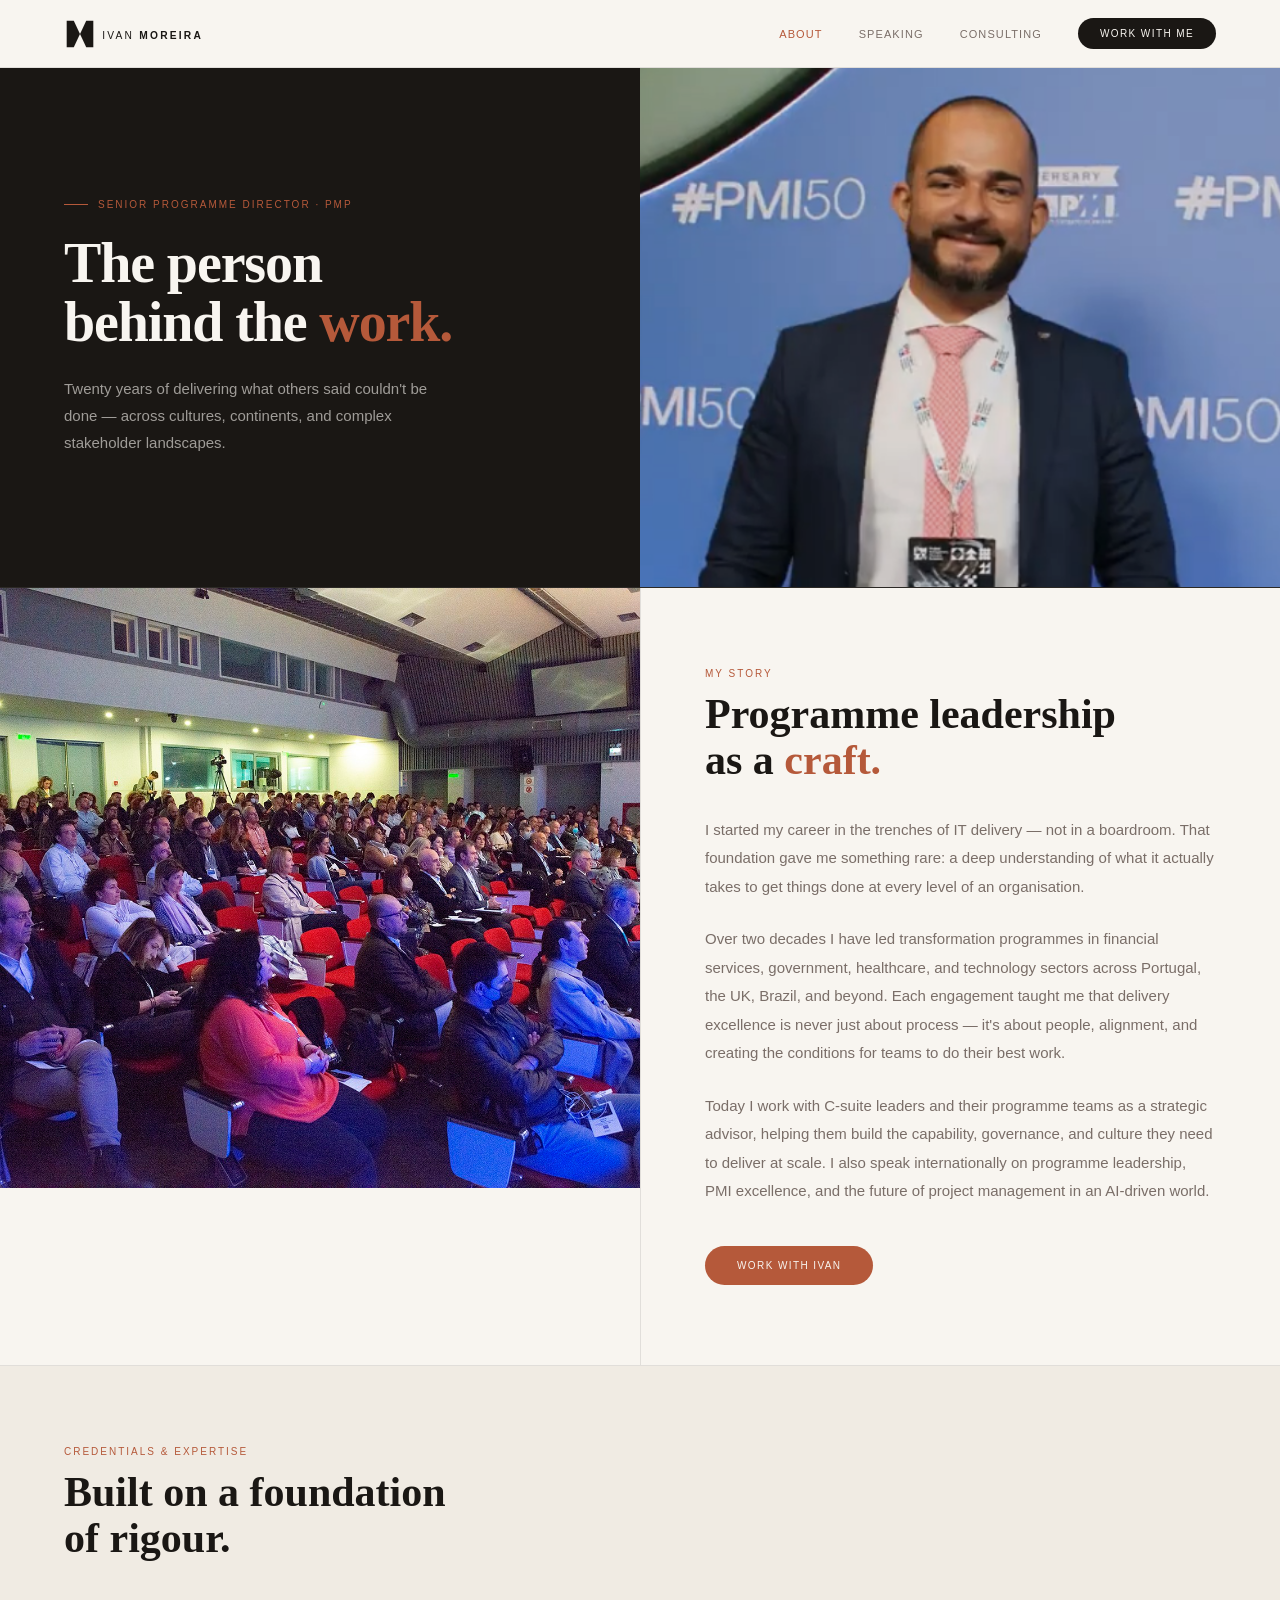
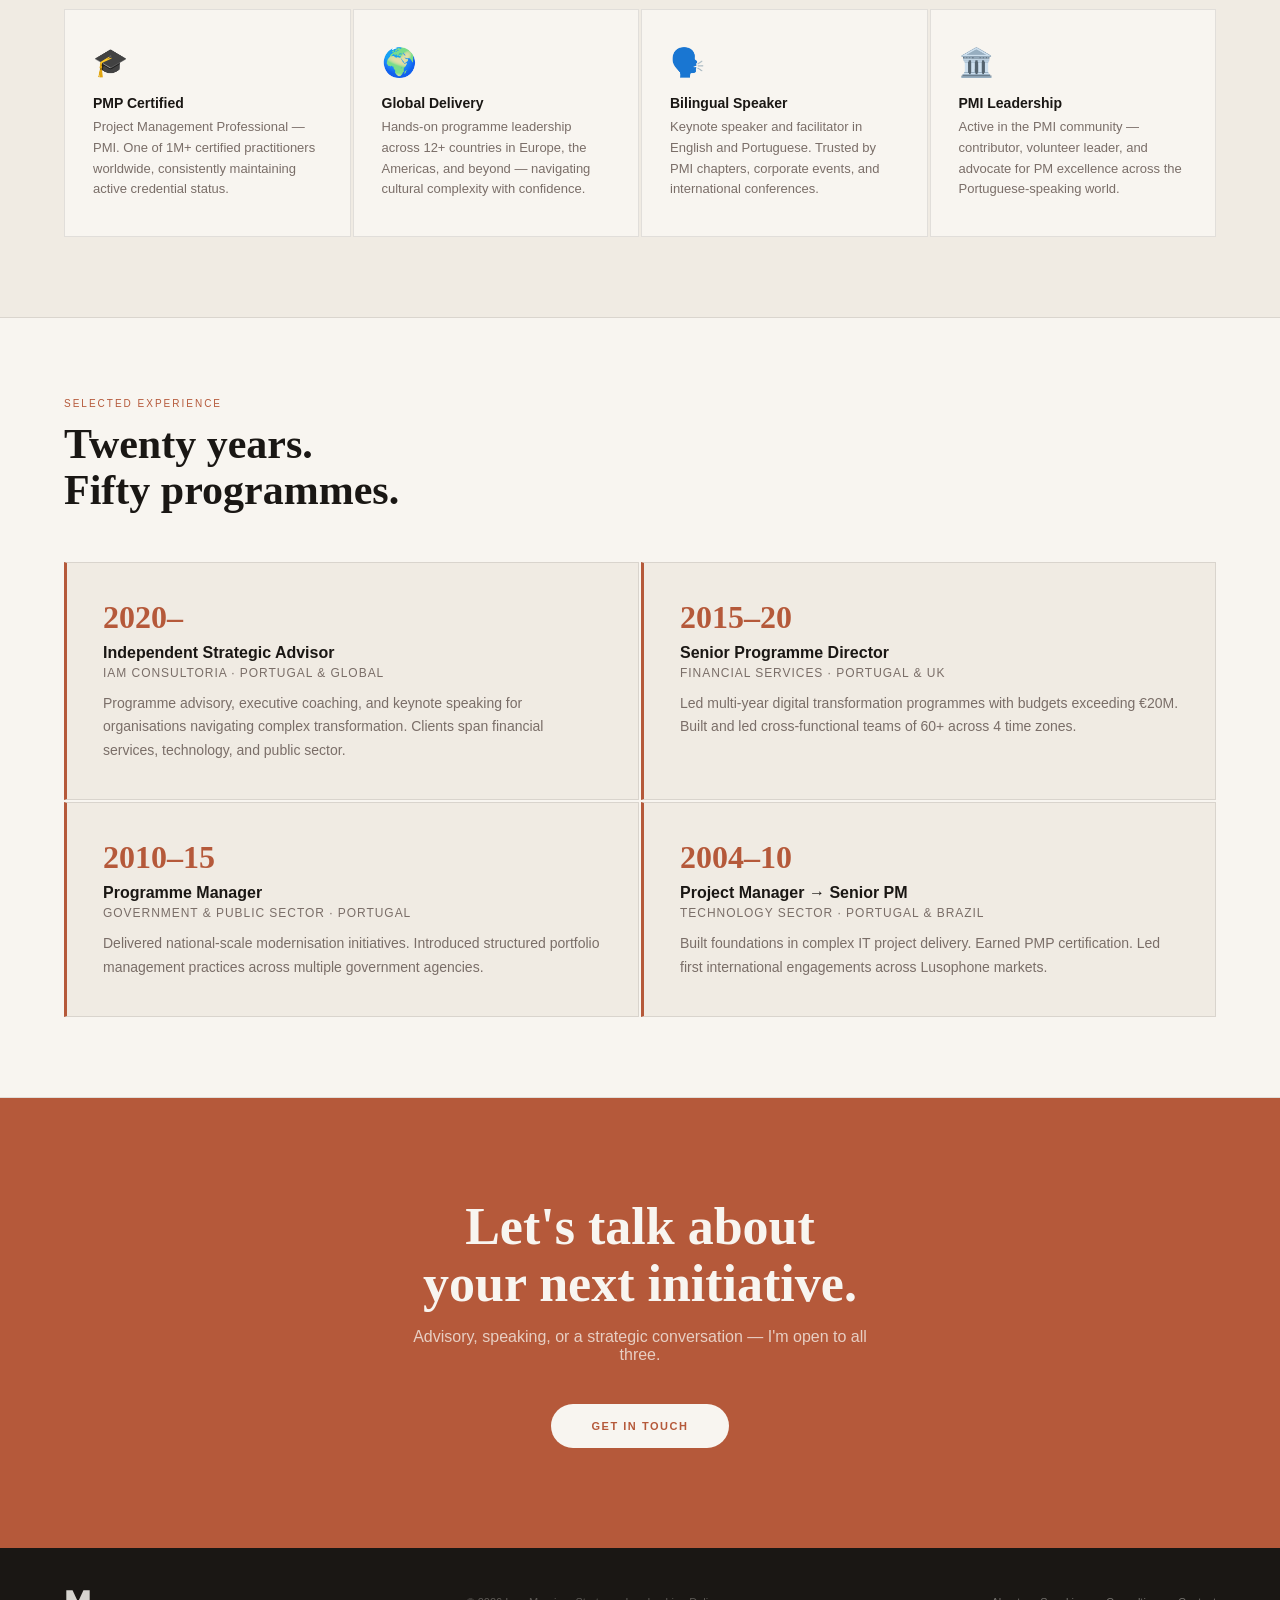
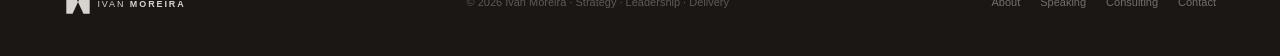
==== commit e6220d64: "Fix logo colors: dark M on cream nav, light M on dark footer" ====
--- a/about.html
+++ b/about.html
@@ -125,7 +125,7 @@
 
 <!-- FOOTER -->
 <footer>
-  <a href="index.html" class="logo"><img src="assets/images/logo.svg" alt="Ivan Moreira" height="28" style="display:block;opacity:.85;"></a>
+  <a href="index.html" class="logo"><img src="assets/images/logo-light.svg" alt="Ivan Moreira" height="28" style="display:block;opacity:.85;"></a>
   <div class="copy">© 2026 Ivan Moreira · Strategy · Leadership · Delivery</div>
   <div class="footer-links">
     <a href="about.html">About</a>
